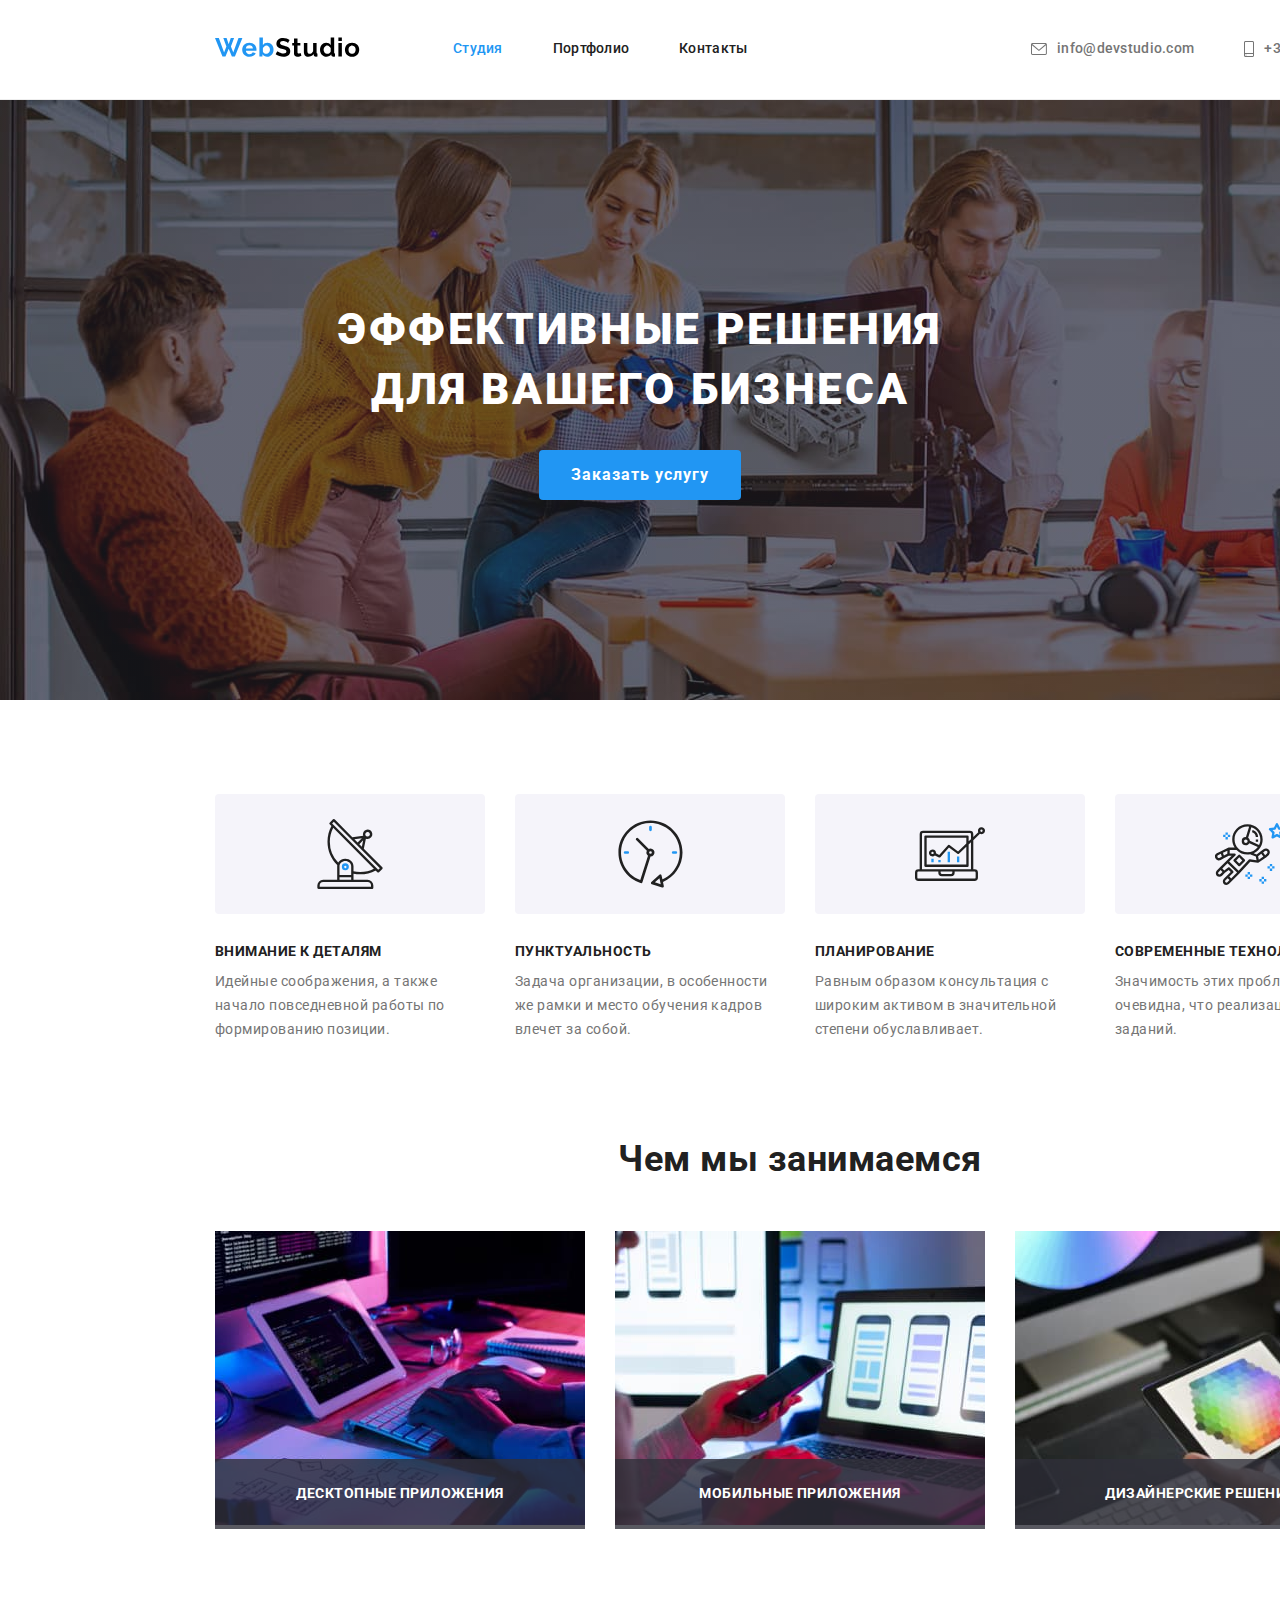
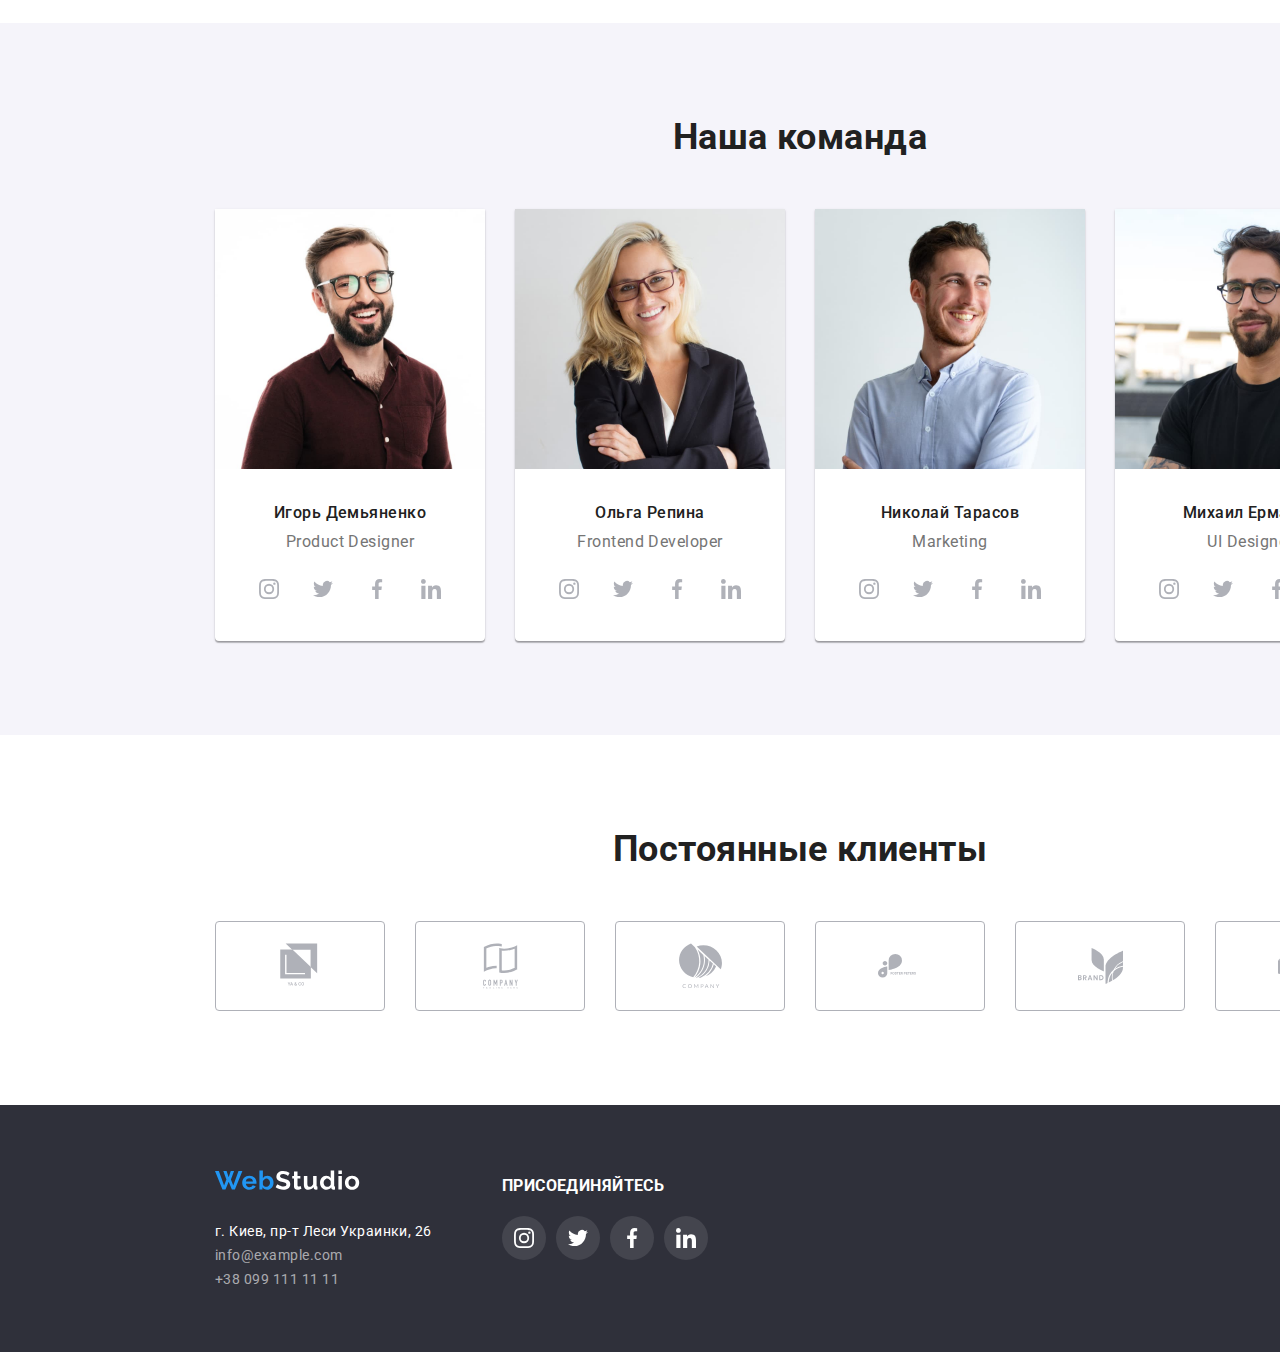
==== index.html @ bab0fb68 "Добавляет файлы из пятого домашнего задания" ====
<!DOCTYPE html>
<html lang="ru">
  <head>
    <meta charset="UTF-8" />
    <meta name="viewport" content="width=device-width, initial-scale=1.0" />
    <title>Вэб Студия</title>
    <link rel="preconnect" href="https://fonts.gstatic.com" />
    <link
      href="https://fonts.googleapis.com/css2?family=Roboto:wght@400;500;700;900&display=swap"
      rel="stylesheet"
    />
    <link
      rel="stylesheet"
      href="https://cdnjs.cloudflare.com/ajax/libs/modern-normalize/1.0.0/modern-normalize.min.css"
    />
    <link rel="stylesheet" href="./css/styles.css" />
  </head>
  <body>
    <header class="header">
      <div class="header-container flex">
        <nav class="header-site-nav flex">
          <a class="link" href="./index.html">
            <svg width="145" height="31">
              <use class="logo" href="./img/sprite.svg#ws-logo"></use>
            </svg>
          </a>
          <ul class="header-site-nav-items flex">
            <li class="list">
              <a class="link current" href="./index.html">Студия</a>
            </li>
            <li class="list">
              <a class="link" href="./portfolio.html">Портфолио</a>
            </li>
            <li class="list"><a class="link" href="#">Контакты</a></li>
          </ul>
        </nav>
        <address class="header-address">
          <ul class="header-site-nav-address flex">
            <li class="list">
              <a class="link flex" href="mailto:info@devstudio.com">
                <svg width="16" height="12">
                  <use
                    class="address-icon"
                    href="./img/sprite.svg#envelope"
                  ></use>
                </svg>
                <span class="span">info@devstudio.com</span>
              </a>
            </li>
            <li class="list">
              <a class="link flex" href="tel:+380961111111">
                <svg width="10" height="16">
                  <use
                    class="address-icon"
                    href="./img/sprite.svg#smartphone"
                  ></use>
                </svg>
                <span class="span">+38 096 111 11 11</span>
              </a>
            </li>
          </ul>
        </address>
      </div>
    </header>

    <main>
      <!--main section-->
      <section class="main-section">
        <div class="hero">
          <h1 class="main-section-title title-upp">
            Эффективные решения для вашего бизнеса
          </h1>
          <a class="link main-section-link" href="#" data-modal-open
            >Заказать услугу</a
          >
        </div>
      </section>
      <!--/main section-->
      <!--competences section-->
      <section class="competences">
        <div class="container">
          <h2 hidden>Компетенции</h2>
          <ul class="competences-items flex">
            <li class="list competences-list">
              <div class="competence-icon flex">
                <svg width="70" height="70">
                  <use href="./img/sprite.svg#antenna"></use>
                </svg>
              </div>
              <h3 class="competences-title title-upp">Внимание к деталям</h3>
              <p class="competences-text">
                Идейные соображения, а также начало повседневной работы по
                формированию позиции.
              </p>
            </li>
            <li class="list competences-list">
              <div class="competence-icon flex">
                <svg width="67" height="70">
                  <use href="./img/sprite.svg#clock"></use>
                </svg>
              </div>
              <h3 class="competences-title title-upp">Пунктуальность</h3>
              <p class="competences-text">
                Задача организации, в особенности же рамки и место обучения
                кадров влечет за собой.
              </p>
            </li>
            <li class="list competences-list">
              <div class="competence-icon flex">
                <svg width="70" height="70">
                  <use href="./img/sprite.svg#diagram"></use>
                </svg>
              </div>
              <h3 class="competences-title title-upp">Планирование</h3>
              <p class="competences-text">
                Равным образом консультация с широким активом в значительной
                степени обуславливает.
              </p>
            </li>
            <li class="list competences-list">
              <div class="competence-icon flex">
                <svg width="70" height="70">
                  <use href="./img/sprite.svg#astronaut"></use>
                </svg>
              </div>
              <h3 class="competences-title title-upp">
                Современные технологии
              </h3>
              <p class="competences-text">
                Значимость этих проблем настолько очевидна, что реализация
                плановых заданий.
              </p>
            </li>
          </ul>
        </div>
      </section>
      <!--/competences section-->
      <!--what we do section-->
      <section class="business">
        <div class="container">
          <h2 class="title">Чем мы занимаемся</h2>
          <ul class="business-items flex">
            <li class="list business-list">
              <img
                src="./img/what-we-do-img1.jpg"
                alt="Программист пишет приложение по блок-схеме"
                width="370"
              />
              <div class="business-caption title-upp flex">
                Десктопные приложения
              </div>
            </li>
            <li class="list business-list">
              <img
                src="./img/what-we-do-img2.jpg"
                alt="Приложение адаптировано для любой платформы"
                width="370"
              />
              <div class="business-caption title-upp flex">
                Мобильные приложения
              </div>
            </li>
            <li class="list business-list">
              <img
                src="./img/what-we-do-img3.jpg"
                alt="Дизайнер выбирает идеальное цветовое решение"
                width="370"
              />
              <div class="business-caption title-upp flex">
                Дизайнерские решения
              </div>
            </li>
          </ul>
        </div>
      </section>
      <!--/what we do section-->
      <!--our team section-->
      <section class="team">
        <div class="container">
          <h2 class="title">Наша команда</h2>
          <ul class="team-items flex">
            <li class="list team-list">
              <figure class="team-item">
                <img
                  src="./img/our-team-img1.jpg"
                  alt="Игорь Демьяненко"
                  width="270"
                />
                <figcaption class="team-caption">
                  <h3 class="team-caption-names">Игорь Демьяненко</h3>
                  <p lang="en" class="team-caption-position">
                    Product Designer
                  </p>
                  <ul class="social-items flex">
                    <li class="list social-list flex">
                      <a class="link" href="#">
                        <svg width="20" height="20">
                          <use
                            class="icon"
                            href="./img/sprite.svg#instagram"
                          ></use>
                        </svg>
                      </a>
                    </li>
                    <li class="list social-list flex">
                      <a class="link" href="#">
                        <svg width="20" height="20">
                          <use
                            class="icon"
                            href="./img/sprite.svg#twitter"
                          ></use>
                        </svg>
                      </a>
                    </li>
                    <li class="list social-list flex">
                      <a class="link" href="#">
                        <svg width="20" height="20">
                          <use
                            class="icon"
                            href="./img/sprite.svg#facebook"
                          ></use>
                        </svg>
                      </a>
                    </li>
                    <li class="list social-list flex">
                      <a class="link" href="#">
                        <svg width="20" height="20">
                          <use
                            class="icon"
                            href="./img/sprite.svg#linkedin"
                          ></use>
                        </svg>
                      </a>
                    </li>
                  </ul>
                </figcaption>
              </figure>
            </li>
            <li class="list team-list">
              <figure class="team-item">
                <img
                  src="./img/our-team-img2.jpg"
                  alt="Ольга Репина"
                  width="270"
                />
                <figcaption class="team-caption">
                  <h3 class="team-caption-names">Ольга Репина</h3>
                  <p lang="en" class="team-caption-position">
                    Frontend Developer
                  </p>
                  <ul class="social-items flex">
                    <li class="list social-list flex">
                      <a class="link" href="#">
                        <svg width="20" height="20">
                          <use
                            class="icon"
                            href="./img/sprite.svg#instagram"
                          ></use>
                        </svg>
                      </a>
                    </li>
                    <li class="list social-list flex">
                      <a class="link" href="#">
                        <svg width="20" height="20">
                          <use
                            class="icon"
                            href="./img/sprite.svg#twitter"
                          ></use>
                        </svg>
                      </a>
                    </li>
                    <li class="list social-list flex">
                      <a class="link" href="#">
                        <svg width="20" height="20">
                          <use
                            class="icon"
                            href="./img/sprite.svg#facebook"
                          ></use>
                        </svg>
                      </a>
                    </li>
                    <li class="list social-list flex">
                      <a class="link" href="#">
                        <svg width="20" height="20">
                          <use
                            class="icon"
                            href="./img/sprite.svg#linkedin"
                          ></use>
                        </svg>
                      </a>
                    </li>
                  </ul>
                </figcaption>
              </figure>
            </li>
            <li class="list team-list">
              <figure class="team-item">
                <img
                  src="./img/our-team-img3.jpg"
                  alt="Николай Тарасов"
                  width="270"
                />
                <figcaption class="team-caption">
                  <h3 class="team-caption-names">Николай Тарасов</h3>
                  <p lang="en" class="team-caption-position">Marketing</p>
                  <ul class="social-items flex">
                    <li class="list social-list flex">
                      <a class="link" href="#">
                        <svg width="20" height="20">
                          <use
                            class="icon"
                            href="./img/sprite.svg#instagram"
                          ></use>
                        </svg>
                      </a>
                    </li>
                    <li class="list social-list flex">
                      <a class="link" href="#">
                        <svg width="20" height="20">
                          <use
                            class="icon"
                            href="./img/sprite.svg#twitter"
                          ></use>
                        </svg>
                      </a>
                    </li>
                    <li class="list social-list flex">
                      <a class="link" href="#">
                        <svg width="20" height="20">
                          <use
                            class="icon"
                            href="./img/sprite.svg#facebook"
                          ></use>
                        </svg>
                      </a>
                    </li>
                    <li class="list social-list flex">
                      <a class="link" href="#">
                        <svg width="20" height="20">
                          <use
                            class="icon"
                            href="./img/sprite.svg#linkedin"
                          ></use>
                        </svg>
                      </a>
                    </li>
                  </ul>
                </figcaption>
              </figure>
            </li>
            <li class="list team-list">
              <figure class="team-item">
                <img
                  src="./img/our-team-img4.jpg"
                  alt="Михаил Ермаков"
                  width="270"
                />
                <figcaption class="team-caption">
                  <h3 class="team-caption-names">Михаил Ермаков</h3>
                  <p lang="en" class="team-caption-position">UI Designer</p>
                  <ul class="social-items flex">
                    <li class="list social-list flex">
                      <a class="link" href="#">
                        <svg width="20" height="20">
                          <use
                            class="icon"
                            href="./img/sprite.svg#instagram"
                          ></use>
                        </svg>
                      </a>
                    </li>
                    <li class="list social-list flex">
                      <a class="link" href="#">
                        <svg width="20" height="20">
                          <use
                            class="icon"
                            href="./img/sprite.svg#twitter"
                          ></use>
                        </svg>
                      </a>
                    </li>
                    <li class="list social-list flex">
                      <a class="link" href="#">
                        <svg width="20" height="20">
                          <use
                            class="icon"
                            href="./img/sprite.svg#facebook"
                          ></use>
                        </svg>
                      </a>
                    </li>
                    <li class="list social-list flex">
                      <a class="link" href="#">
                        <svg width="20" height="20">
                          <use
                            class="icon"
                            href="./img/sprite.svg#linkedin"
                          ></use>
                        </svg>
                      </a>
                    </li>
                  </ul>
                </figcaption>
              </figure>
            </li>
          </ul>
        </div>
      </section>
      <!--/our team section-->
      <!--customers section-->
      <section class="customers">
        <div class="container">
          <h2 class="title">Постоянные клиенты</h2>
          <ul class="customers-items flex">
            <li class="list customers-list flex">
              <a class="link flex" href="#">
                <svg width="45" height="50">
                  <use class="icon" href="./img/sprite.svg#logo-1"></use>
                </svg>
              </a>
            </li>
            <li class="list customers-list flex">
              <a class="link flex" href="#">
                <svg width="45" height="50">
                  <use class="icon" href="./img/sprite.svg#logo-2"></use>
                </svg>
              </a>
            </li>
            <li class="list customers-list flex">
              <a class="link flex" href="#">
                <svg width="45" height="50">
                  <use class="icon" href="./img/sprite.svg#logo-3"></use>
                </svg>
              </a>
            </li>
            <li class="list customers-list flex">
              <a class="link flex" href="#">
                <svg width="45" height="50">
                  <use class="icon" href="./img/sprite.svg#logo-4"></use>
                </svg>
              </a>
            </li>
            <li class="list customers-list flex">
              <a class="link flex" href="#">
                <svg width="45" height="50">
                  <use class="icon" href="./img/sprite.svg#logo-5"></use>
                </svg>
              </a>
            </li>
            <li class="list customers-list flex">
              <a class="link flex" href="#">
                <svg width="45" height="50">
                  <use class="icon" href="./img/sprite.svg#logo-6"></use>
                </svg>
              </a>
            </li>
          </ul>
        </div>
      </section>
      <!--/customers section-->
    </main>
    <footer class="footer">
      <div class="footer-container flex">
        <div class="footer-contacts">
          <a class="link" href="#">
            <svg width="145" height="31">
              <use class="logo" href="./img/sprite.svg#ws-logo-light"></use>
            </svg>
          </a>
          <address class="footer-address">
            <ul>
              <li class="list">г. Киев, пр-т Леси Украинки, 26</li>
              <li class="list">
                <a class="link" href="mailto:info@example.com"
                  >info@example.com</a
                >
              </li>
              <li class="list">
                <a class="link" href="tel:+380991111111">+38 099 111 11 11</a>
              </li>
            </ul>
          </address>
        </div>
        <div class="footer-social">
          <h3 class="title-upp footer-title">присоединяйтесь</h3>
          <ul class="footer-social-items flex">
            <li class="list social-list flex">
              <a class="link flex" href="#">
                <svg width="20" height="20">
                  <use class="icon" href="./img/sprite.svg#instagram"></use>
                </svg>
              </a>
            </li>
            <li class="list social-list flex">
              <a class="link flex" href="#">
                <svg width="20" height="20">
                  <use class="icon" href="./img/sprite.svg#twitter"></use>
                </svg>
              </a>
            </li>
            <li class="list social-list flex">
              <a class="link flex" href="#">
                <svg width="20" height="20">
                  <use class="icon" href="./img/sprite.svg#facebook"></use>
                </svg>
              </a>
            </li>
            <li class="list social-list flex">
              <a class="link flex" href="#">
                <svg width="20" height="20">
                  <use class="icon" href="./img/sprite.svg#linkedin"></use>
                </svg>
              </a>
            </li>
          </ul>
        </div>
      </div>
    </footer>
    <!-- modal window-->
    <div class="backdrop is-hidden" data-modal>
      <div class="modal flex">
        <button class="button close-modal-btn" data-modal-close>
          <svg width="11" height="11">
            <use href="./img/sprite.svg#form-close-btn"></use>
          </svg>
        </button>
      </div>
    </div>
    <!--/modal window-->

    <!--script-->
    <script src="./js/modal.js"></script>
    <!--/script-->
  </body>
</html>
---- css/styles.css ----
:root {
  --primary-text-color: rgba(33, 33, 33, 1);
  --hover-text-color: rgba(33, 150, 243, 1);
  --light-text-color: rgba(255, 255, 255, 1);
  --light-footer-text-color: rgba(255, 255, 255, 0.6);
  --grey-text-color: rgba(117, 117, 117, 1);
  --primary-background-color: rgba(47, 48, 58, 1);
  --secondry-background-color: rgba(245, 244, 250, 1);
  --border-color: rgba(238, 238, 238, 1);
  --hero-background-color: rgba(196, 196, 196, 1);
  --gradient-background-color: rgba(47, 48, 58, 0.4);
  --icons-color: rgba(175, 177, 184, 1);
  --icons-bg-footer-color: rgba(255, 255, 255, 0.1);
  --caption-bg-color: rgba(47, 48, 58, 0.8);
}

*,
*::before,
*::after {
  margin: 0;
  padding: 0;
}

body {
  color: var(--primary-text-color);
  background-color: var(--light-text-color);
  font-family: Roboto, sans-serif;
  font-style: normal;
  letter-spacing: 0.03em;
  margin: 0;
}

.list {
  list-style-type: none;
}

.link {
  text-decoration: none;
}

.link:focus {
  outline: none;
}

.title-upp {
  text-transform: uppercase;
}
.container {
  width: 1600px;
  margin: auto;
  padding: 0 215px 94px;
}

.flex {
  display: flex;
  flex-wrap: wrap;
}
/*--header--*/

.header {
  border-bottom: 1px solid var(--border-color);
}

.header-container {
  width: 1600px;
  margin: auto;
  font-weight: 500;
  font-size: 14px;
  line-height: 1.14;
  letter-spacing: 0.02em;
  padding: 32px 215px;
}

.header-container,
.header-site-nav,
.header-site-nav-items,
.header-site-nav-address {
  justify-content: space-between;
  align-items: center;
}

.logo {
  width: 145px;
  height: 31px;
}

.header-site-nav > .link {
  margin-right: 93px;
}

.header-site-nav .link {
  color: var(--primary-text-color);
}

.header-site-nav-items .list {
  position: relative;
  height: 16px;
  width: auto;
}

.header-site-nav-items .list:not(:last-child) {
  margin-right: 50px;
}

.header-site-nav-items .link:hover::after,
.header-site-nav-items .link:active::after,
.header-site-nav-items .link:focus::after {
  content: "";
  display: inline-block;
  width: 100%;
  height: 4px;
  border-radius: 2px;
  background-color: var(--hover-text-color);
  margin-top: 39px;
}

.header-address .link {
  color: var(--grey-text-color);
  font-style: normal;
  align-items: center;
  justify-content: center;
}

.span {
  margin-left: 10px;
}

.header-site-nav-address .list:not(:last-child) {
  margin-right: 50px;
}

.address-icon {
  fill: currentColor;
}

.header .link {
  transition-property: color;
  transition-duration: 250ms;
  transition-timing-function: cubic-bezier(0.4, 0, 0.2, 1);
}

.header .link:hover,
.header .link:focus,
.header .link:active {
  color: var(--hover-text-color);
  cursor: pointer;
}

.header-site-nav .link.current {
  color: var(--hover-text-color);
}
/*--/header--*/

/*--main section--*/

.main-section {
  background-color: var(--hero-background-color);
  background-image: linear-gradient(
      var(--gradient-background-color),
      var(--gradient-background-color)
    ),
    url(../img/hero-bg-img.jpg);
  background-repeat: no-repeat;
  background-size: cover;
}

.hero {
  display: block;
  color: var(--light-text-color);
  letter-spacing: 0.06em;
  text-align: center;
  padding: 200px 0;
  margin: 0 auto;
  margin-bottom: 94px;
}

.main-section-title {
  font-family: Roboto;
  font-style: normal;
  font-weight: 900;
  font-size: 44px;
  line-height: 1.36;
  letter-spacing: 0.06em;
  width: 696px;
  min-height: 120px;
  margin: 0 auto;
  margin-bottom: 30px;
}

.main-section-link {
  font-weight: bold;
  font-size: 16px;
  line-height: 1.87;
  color: var(--light-text-color);
  background-color: var(--hover-text-color);
  padding: 10px 32px;
  border-radius: 4px;
  min-width: 200px;
  min-height: 50px;
  display: inline-block;
  margin: 0 auto;
}

/*--/main section--*/
/*--competences section--*/
.competences-list {
  width: 270px;
  min-height: 251px;
}
.competences-list:not(:last-child) {
  margin-right: 30px;
}

.competence-icon {
  background-color: var(--secondry-background-color);
  width: 270px;
  height: 120px;
  border-radius: 4px;
  margin-bottom: 30px;
  justify-content: center;
  align-items: center;
}

.competences-title {
  font-weight: bold;
  font-size: 14px;
  line-height: 1.14;
  margin-bottom: 10px;
}

.competences-text {
  font-weight: normal;
  font-size: 14px;
  line-height: 1.71;
  color: var(--grey-text-color);
}

/*--/competences section--*/
/*--what we do section--*/
.title {
  font-weight: bold;
  font-size: 36px;
  line-height: 1.16;
  text-align: center;
  margin-bottom: 50px;
}
.business-list {
  width: 370px;
  min-height: 294px;
  position: relative;
}

.business-list:not(:last-child) {
  margin-right: 30px;
}

.business-caption {
  position: absolute;
  font-weight: bold;
  font-size: 14px;
  line-height: 1.14;
  align-items: center;
  justify-content: center;
  color: var(--light-text-color);
  width: 370px;
  height: 70px;
  background-color: var(--caption-bg-color);
  bottom: 0;
}

/*--/what we do section--*/
/*--our team section--*/

.team {
  background-color: var(--secondry-background-color);
  padding-top: 94px;
}

.team-item {
  background-color: var(--light-text-color);
  text-align: center;
  border-radius: 0px 0px 4px 4px;
  box-shadow: 0px 1px 3px rgba(0, 0, 0, 0.12), 0px 1px 1px rgba(0, 0, 0, 0.14),
    0px 2px 1px rgba(0, 0, 0, 0.2);
}

.team-list {
  width: 270px;
  min-height: 368px;
}

.team-list:not(:last-child) {
  margin-right: 30px;
}

.team-caption {
  padding: 30px 0;
}
.team-caption-names {
  font-weight: 500;
  font-size: 16px;
  line-height: 1.19;
  margin-bottom: 10px;
}

.team-caption-position {
  font-weight: normal;
  font-size: 16px;
  line-height: 1.19;
  color: var(--grey-text-color);
}

.icon {
  fill: var(--icons-color);
}

.social-items {
  margin: 16px 32px 0;
}

.social-list .link {
  display: flex;
  width: 44px;
  height: 44px;
  border-radius: 50%;
  justify-content: center;
  align-items: center;
  transition-property: background-color;
  transition-duration: 250ms;
  transition-timing-function: cubic-bezier(0.4, 0, 0.2, 1);
}

.social-list:not(:last-child) {
  margin-right: 10px;
}

.social-list .link .icon {
  transition-property: fill;
  transition-duration: 250ms;
  transition-timing-function: cubic-bezier(0.4, 0, 0.2, 1);
}

.social-list .link:hover .icon,
.social-list .link:active .icon,
.social-list .link:focus .icon {
  fill: var(--light-text-color);
}

.social-list .link:hover,
.social-list .link:active,
.social-list .link:focus {
  background-color: var(--hover-text-color);
}

/*--our team section--*/
/*--customers section--*/

.customers {
  padding-top: 94px;
}

.customers-list .link {
  width: 170px;
  height: 90px;
  border: 1px solid var(--icons-color);
  border-radius: 4px;
  justify-content: center;
  align-items: center;
  transition-property: border;
  transition-duration: 250ms;
  transition-timing-function: cubic-bezier(0.4, 0, 0.2, 1);
}

.customers-list:not(:last-child) {
  margin-right: 30px;
}

.customers-list .link .icon {
  transition-property: fill;
  transition-duration: 250ms;
  transition-timing-function: cubic-bezier(0.4, 0, 0.2, 1);
}

.customers-list .link:hover .icon,
.customers-list .link:active .icon,
.customers-list .link:focus .icon {
  fill: var(--hover-text-color);
}

.customers-list .link:hover,
.customers-list .link:active,
.customers-list .link:focus {
  border: 1px solid var(--hover-text-color);
}

/*--customers section-*/
/*--footer--*/

.footer {
  background-color: var(--primary-background-color);
}

.footer-container {
  width: 1600px;
  margin: auto;
  padding: 60px 215px;
}

.footer-address {
  font-weight: normal;
  font-size: 14px;
  line-height: 1.71;
  color: var(--light-text-color);
  font-style: normal;
  margin-top: 20px;
}

.footer-address .link {
  color: var(--light-footer-text-color);
  margin-top: 9px;
}

.footer-social {
  margin-top: 12px;
  margin-left: 70px;
  font-style: normal;
  font-weight: bold;
  font-size: 14px;
  line-height: 1.14;
  letter-spacing: 0.03em;
  color: var(--light-text-color);
}

.footer-title {
  margin-bottom: 20px;
}

.footer .social-list .link {
  background-color: var(--icons-bg-footer-color);
  transition-property: background-color;
  transition-duration: 250ms;
  transition-timing-function: cubic-bezier(0.4, 0, 0.2, 1);
}

.footer .social-list .link:hover,
.footer .social-list .link:active,
.footer .social-list .link:focus {
  background-color: var(--hover-text-color);
}

.footer .icon {
  fill: var(--light-text-color);
}

/*--/footer--*/
/*--display section--*/

.display {
}

/*--button container--*/

.display-buttons {
  display: flex;
  flex-wrap: wrap;
  justify-content: center;
  margin: 94px 215px 50px;
}

.display-button {
  font-weight: 500;
  font-size: 16px;
  line-height: 1.62;
  color: var(--primary-text-color);
  background-color: var(--secondry-background-color);
  border: 0px;
  border-radius: 4px;
  padding: 6px 22px;
  margin-right: 8px;
  transition-property: outline, background-color, color, box-shadow;
  transition-duration: 250ms;
  transition-timing-function: cubic-bezier(0.4, 0, 0.2, 1);
}

.display-button:hover,
.display-button:focus,
.display-button:active {
  outline: none;
  background-color: var(--hover-text-color);
  color: var(--light-text-color);
  cursor: pointer;
  box-shadow: 0px 3px 1px rgba(0, 0, 0, 0.1), 0px 1px 2px rgba(0, 0, 0, 0.08),
    0px 2px 2px rgba(0, 0, 0, 0.12);
}

/*--/button container--*/
/*--projects container--*/

.projects-list .link {
  display: inline-block;
  width: 370px;
  min-height: 404px;
  font-size: 0;
  transition-property: outline, box-shadow;
  transition-duration: 250ms;
  transition-timing-function: cubic-bezier(0.4, 0, 0.2, 1);
}

.projects-list:not(:nth-child(3n)) {
  margin-right: 30px;
}

.projects-list:not(:nth-last-child(-n + 3)) {
  margin-bottom: 30px;
}

.projects-list img {
  width: 370px;
  min-height: 294px;
}

.projects-item {
  font-size: 0;
}

.projects-list .link:hover,
.projects-list .link:active,
.projects-list .link:focus {
  outline: none;
  box-shadow: 0px 1px 1px rgba(0, 0, 0, 0.12), 0px 4px 4px rgba(0, 0, 0, 0.06),
    1px 4px 6px rgba(0, 0, 0, 0.16);
}

.projects-caption {
  padding: 20px 24px;
  min-height: 70px;
  border-right: 1px solid var(--border-color);
  border-left: 1px solid var(--border-color);
  border-bottom: 1px solid var(--border-color);
}

.projects-caption-title {
  font-weight: bold;
  font-size: 18px;
  line-height: 2;
  letter-spacing: 0.06em;
  color: var(--primary-text-color);
  margin-bottom: 4px;
}

.projects-caption-clip {
  font-weight: normal;
  font-size: 16px;
  line-height: 1.87;
  color: var(--grey-text-color);
}

/*--/projects container--*/

/*--overley--*/
.box {
  position: relative;
  overflow: hidden;
}
.overley {
  position: absolute;
  width: 100%;
  height: 100%;
  padding: 63px 24px;
  background-color: var(--hover-text-color);
  opacity: 0.9;
  transform: translatey(0%);
  transition-property: transform;
  transition-duration: 250ms;
  transition-timing-function: cubic-bezier(0.4, 0, 0.2, 1);
  transition-delay: 0;
}

.projects-list .link:hover .overley,
.projects-list .link:active .overley,
.projects-list .link:focus .overley {
  transform: translateY(-100%);
}

.descripnion {
  font-weight: normal;
  font-size: 18px;
  line-height: 1.56;
  color: var(--light-text-color);
}
/*--/overley--*/

/*--/portfolio section--*/

/*--modal window--*/
.backdrop {
  display: flex;
  position: fixed;
  top: 0;
  left: 0;
  bottom: 0;
  right: 0;
  background-color: rgba(0, 0, 0, 0.2);
}
.modal {
  margin: auto;
  width: 530px;
  min-height: 580px;
  background-color: var(--light-text-color);
  box-shadow: 0px 1px 3px rgba(0, 0, 0, 0.12), 0px 1px 1px rgba(0, 0, 0, 0.14),
    0px 2px 1px rgba(0, 0, 0, 0.2);
  border-radius: 4px;
}

.close-modal-btn {
  width: 30px;
  height: 30px;
  margin: 8px 8px auto auto;
  border: 1px solid rgba(0, 0, 0, 0.1);
  border-radius: 50%;
  outline: none;
  background-color: var(--light-text-color);
  cursor: pointer;
}

.close-modal-btn:hover svg,
.close-modal-btn:active svg,
.close-modal-btn:focus svg {
  fill: var(--hover-text-color);
}

.close-modal-btn svg {
  transition-property: fill;
  transition-duration: 250ms;
  transition-timing-function: cubic-bezier(0.4, 0, 0.2, 1);
}

.is-hidden {
  visibility: hidden;
  opacity: 0;
  pointer-events: none;
}
/*--modal window--*/
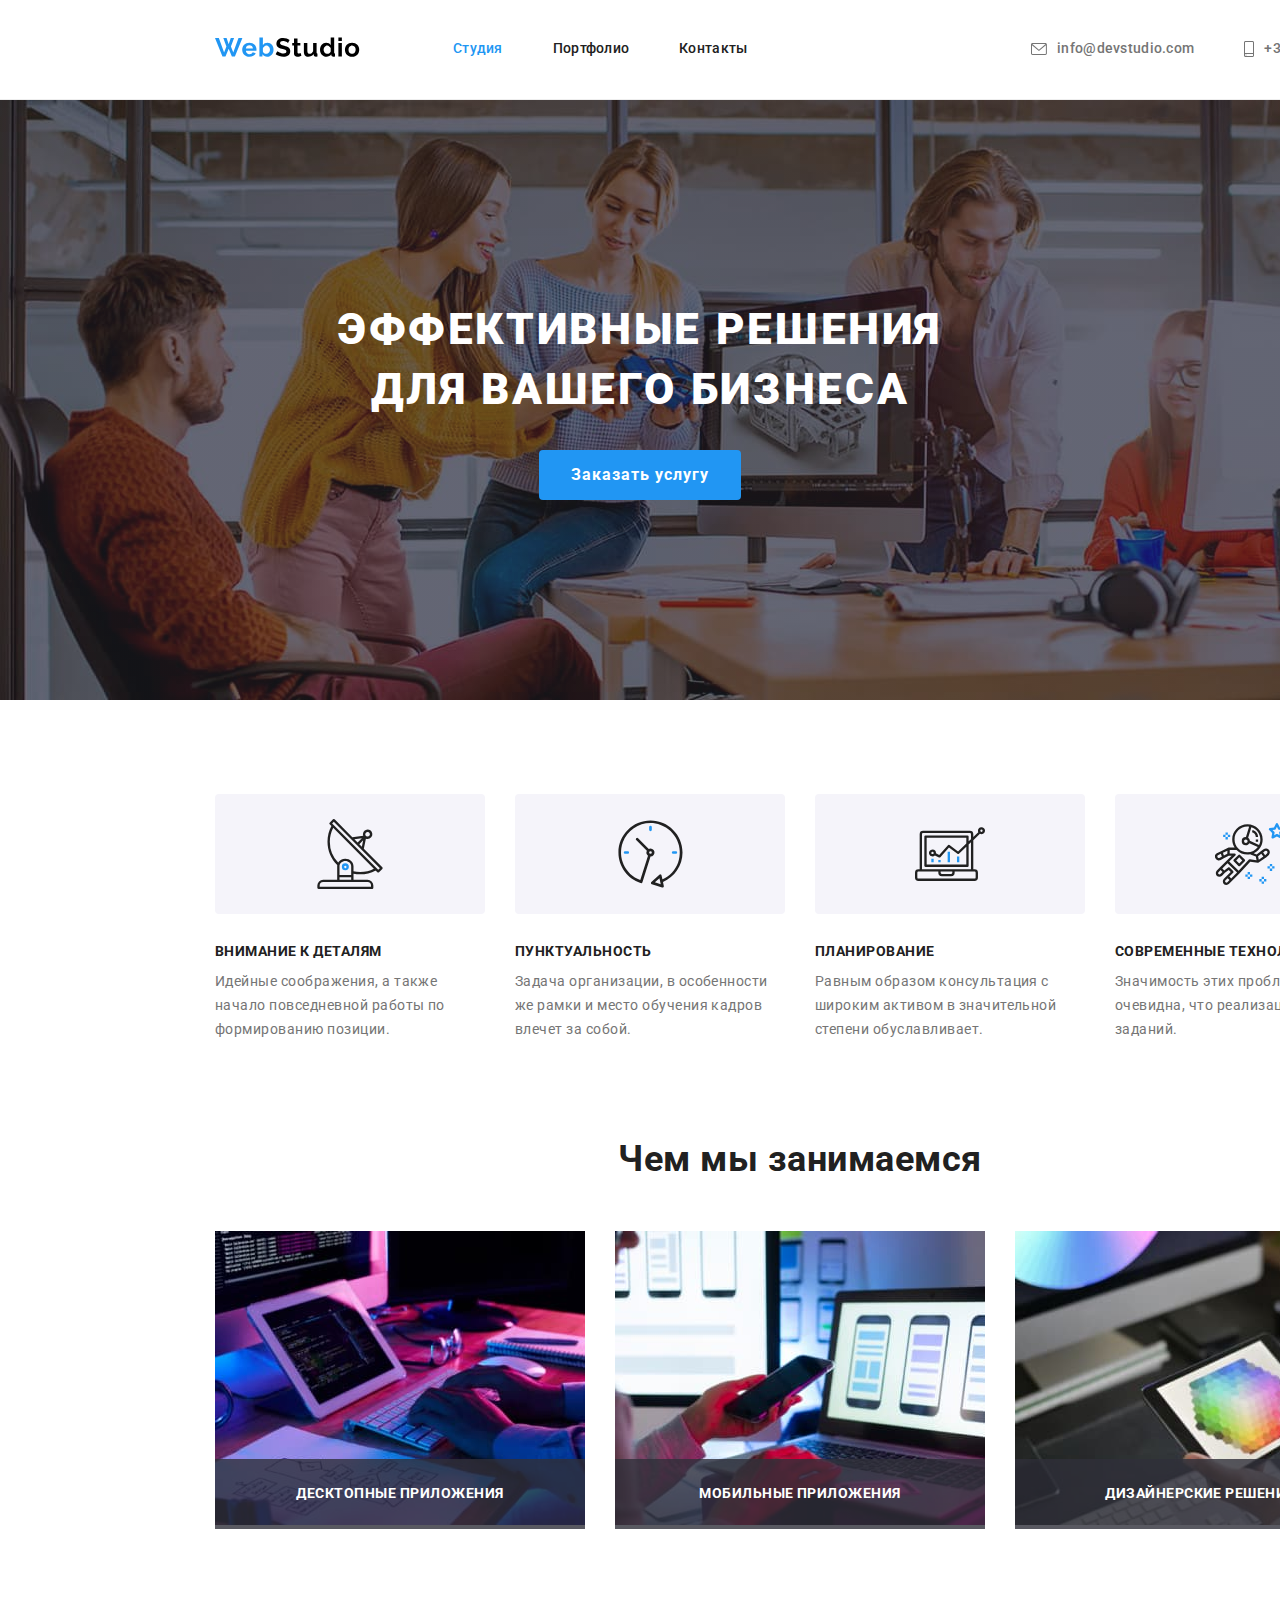
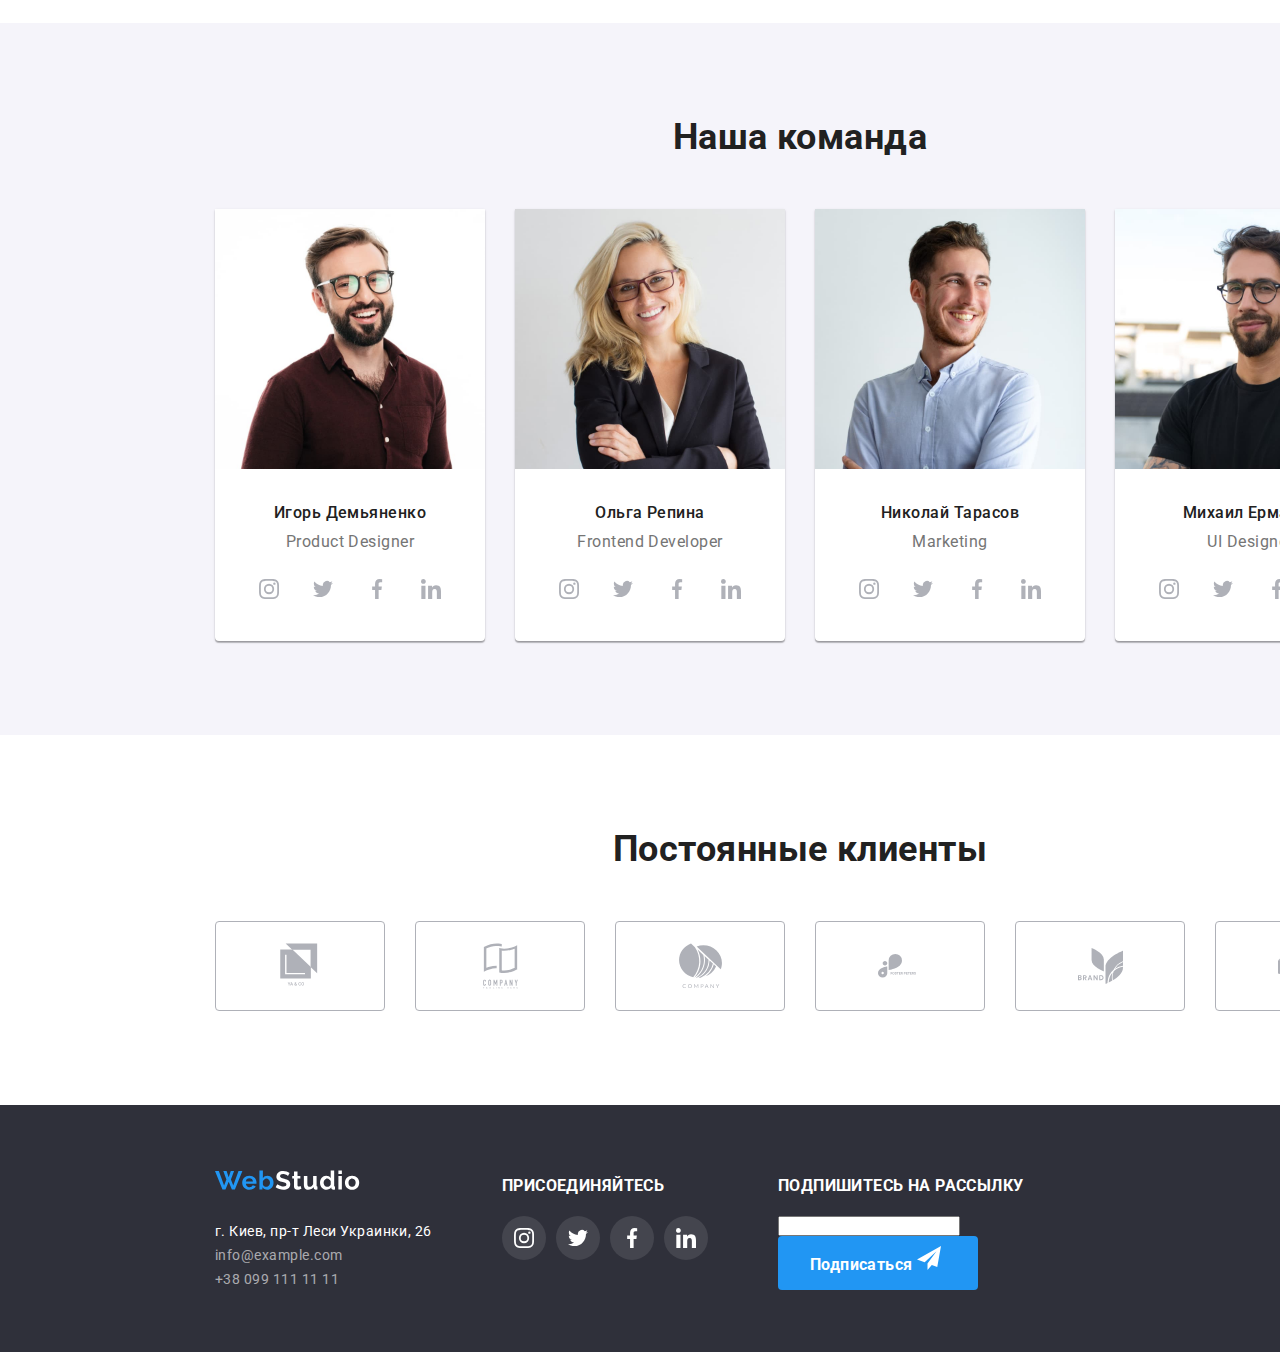
==== commit 703b6629: "Добавляет разметку форм" ====
--- a/index.html
+++ b/index.html
@@ -514,16 +514,42 @@
             </li>
           </ul>
         </div>
+        <form action="" class="footer-form footer-social">
+          <h3 class="title-upp footer-title">Подпишитесь на рассылку</h3>
+          <label for=""><input type="email" name="" id="" /></label>
+          <a class="link main-section-link" href="#"
+            >Подписаться
+            <svg width="24" height="24">
+              <use href="./img/sprite.svg#send"></use>
+            </svg>
+          </a>
+        </form>
       </div>
     </footer>
     <!-- modal window-->
     <div class="backdrop is-hidden" data-modal>
       <div class="modal flex">
-        <button class="button close-modal-btn" data-modal-close>
+        <button type="button" class="button close-modal-btn" data-modal-close>
           <svg width="11" height="11">
             <use href="./img/sprite.svg#form-close-btn"></use>
           </svg>
         </button>
+        <form action="#" class="modal-form">
+          <h2 class="modal-title">Оставьте свои данные, мы вам перезвоним</h2>
+          <label for=""> Имя <input type="text" /> </label>
+          <label for="">Телефон <input type="tel" name="" id="" /></label>
+          <label for="">Почта <input type="email" name="" id="" /></label>
+          <label for=""
+            >Комментарий <textarea name="" id="" cols="1" rows="6"></textarea>
+          </label>
+          <label for=""><input type="checkbox" name="" id="" /></label>
+          <span
+            >Соглашаюсь с рассылкой и принимаю<a href="#">
+              Условия договора</a
+            ></span
+          >
+          <button type="submit" class="send-data-btn">Отправить</button>
+        </form>
       </div>
     </div>
     <!--/modal window-->
--- a/css/styles.css
+++ b/css/styles.css
@@ -640,4 +640,8 @@
   opacity: 0;
   pointer-events: none;
 }
+
+label {
+  display: block;
+}
 /*--modal window--*/
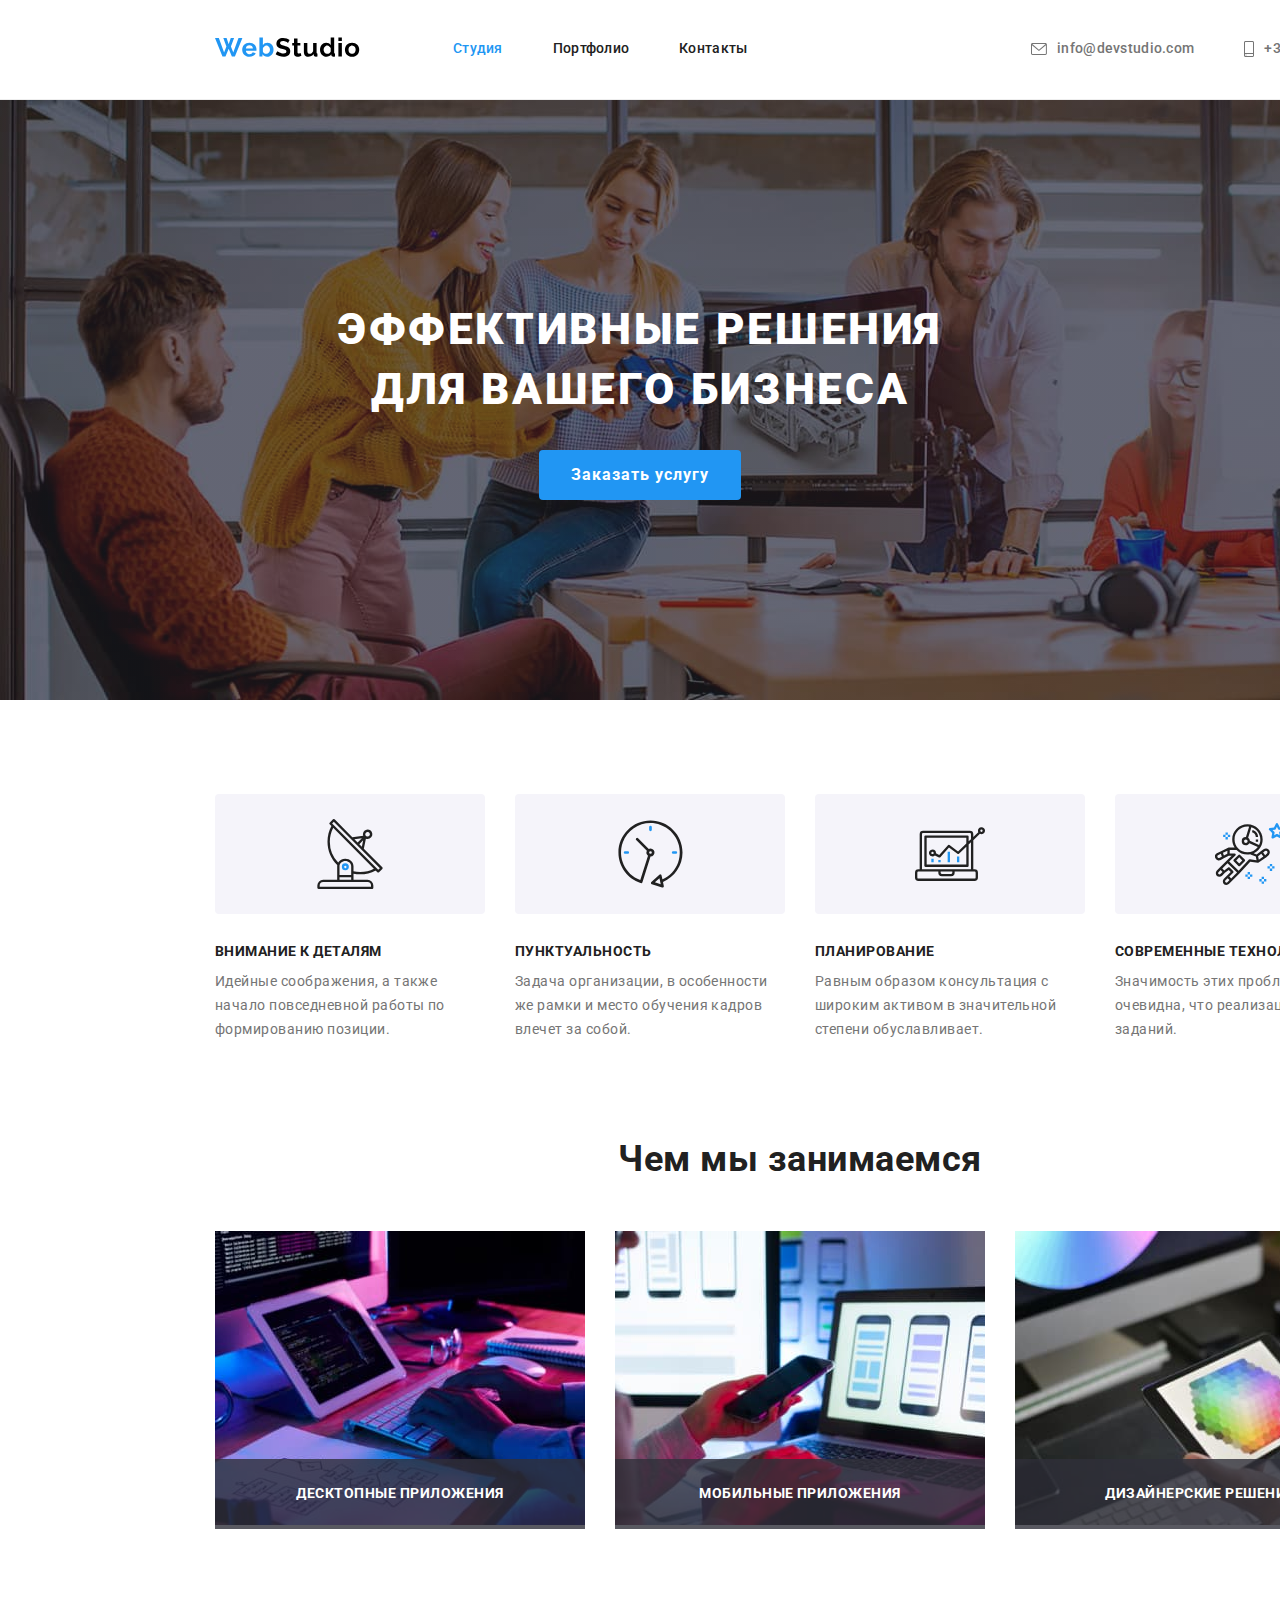
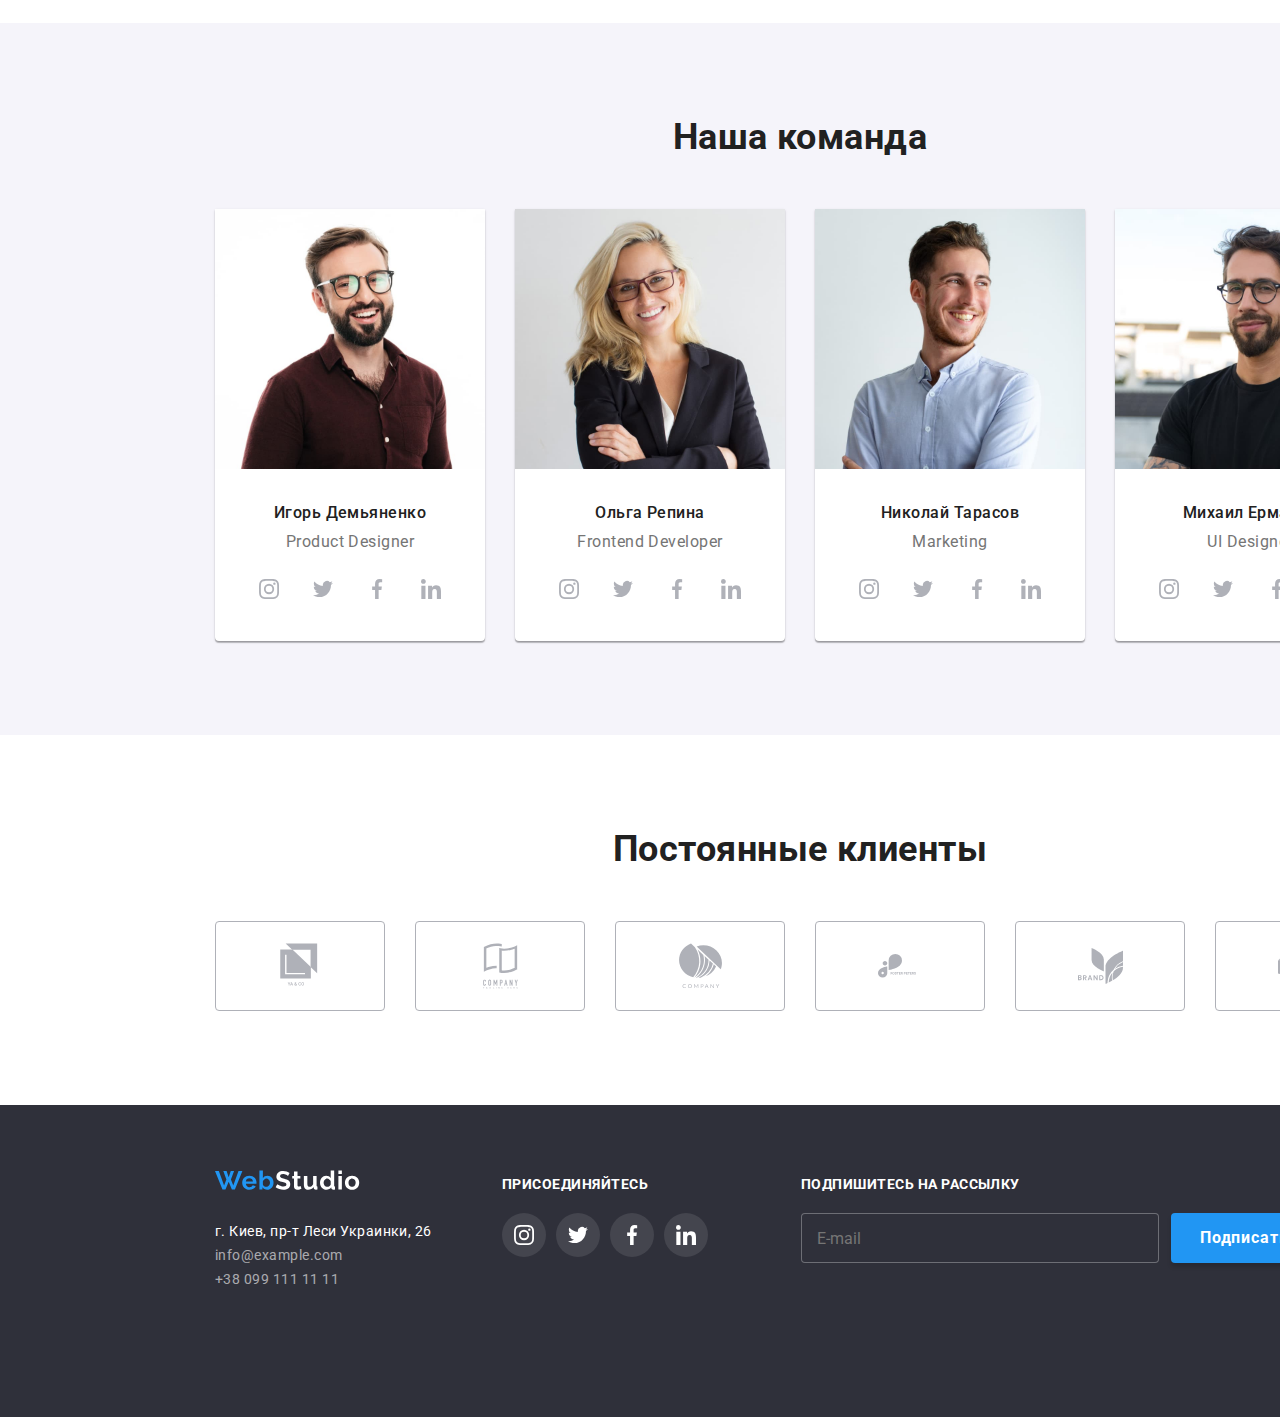
==== commit 87fae224: "Добавляет стили обеим формам" ====
--- a/index.html
+++ b/index.html
@@ -514,15 +514,23 @@
             </li>
           </ul>
         </div>
-        <form action="" class="footer-form footer-social">
+        <form action="" class="footer-form">
           <h3 class="title-upp footer-title">Подпишитесь на рассылку</h3>
-          <label for=""><input type="email" name="" id="" /></label>
-          <a class="link main-section-link" href="#"
-            >Подписаться
-            <svg width="24" height="24">
-              <use href="./img/sprite.svg#send"></use>
-            </svg>
-          </a>
+          <div class="flex">
+            <label for="footer-mail"></label>
+            <input
+              type="email"
+              placeholder="E-mail"
+              id="footer-mail"
+              class="footer-mail footer"
+            />
+            <button type="submit" class="subscribe-btn flex">
+              Подписаться
+              <svg class="footer-btn-icon" width="24" height="24">
+                <use href="./img/sprite.svg#send"></use>
+              </svg>
+            </button>
+          </div>
         </form>
       </div>
     </footer>
@@ -534,21 +542,63 @@
             <use href="./img/sprite.svg#form-close-btn"></use>
           </svg>
         </button>
-        <form action="#" class="modal-form">
+        <form class="modal-form">
           <h2 class="modal-title">Оставьте свои данные, мы вам перезвоним</h2>
-          <label for=""> Имя <input type="text" /> </label>
-          <label for="">Телефон <input type="tel" name="" id="" /></label>
-          <label for="">Почта <input type="email" name="" id="" /></label>
-          <label for=""
-            >Комментарий <textarea name="" id="" cols="1" rows="6"></textarea>
+          <label class="modal-label" for="form-username"
+            >Имя
+            <div class="modal-container flex">
+              <svg width="16" height="16">
+                <use
+                  class="modal-icon"
+                  href="./img/sprite.svg#form-person"
+                ></use>
+              </svg>
+            </div>
           </label>
-          <label for=""><input type="checkbox" name="" id="" /></label>
-          <span
-            >Соглашаюсь с рассылкой и принимаю<a href="#">
-              Условия договора</a
-            ></span
-          >
-          <button type="submit" class="send-data-btn">Отправить</button>
+          <input type="text" id="form-username" class="modal-input" />
+          <label class="modal-label" for="form-tel"
+            >Телефон
+            <div class="modal-container flex">
+              <svg width="16.61" height="16.61">
+                <use
+                  class="modal-icon"
+                  href="./img/sprite.svg#form-phone"
+                ></use>
+              </svg>
+            </div>
+          </label>
+          <input type="tel" id="form-tel" class="modal-input" />
+          <label class="modal-label" for="form-mail"
+            >Почта
+            <div class="modal-container flex">
+              <svg width="20" height="14">
+                <use
+                  class="modal-icon"
+                  href="./img/sprite.svg#form-email"
+                ></use>
+              </svg>
+            </div>
+          </label>
+          <input type="email" id="form-mail" class="modal-input" />
+          <label class="modal-label" for="message">Комментарий </label>
+          <textarea
+            name=""
+            placeholder="Введите текст"
+            id="message"
+            rows="6"
+            class="modal-input modal-mess"
+          ></textarea>
+          <div class="modal-agreement flex">
+            <label for=""></label>
+            <input type="checkbox" name="" id="" />
+            <span
+              >Соглашаюсь с рассылкой и принимаю
+              <a class="modal-link" href="#">Условия договора</a></span
+            >
+          </div>
+          <button type="submit" class="send-data-btn subscribe-btn">
+            Отправить
+          </button>
         </form>
       </div>
     </div>
--- a/css/styles.css
+++ b/css/styles.css
@@ -398,6 +398,7 @@
 
 .footer {
   background-color: var(--primary-background-color);
+  color: var(--light-text-color);
 }
 
 .footer-container {
@@ -410,7 +411,7 @@
   font-weight: normal;
   font-size: 14px;
   line-height: 1.71;
-  color: var(--light-text-color);
+
   font-style: normal;
   margin-top: 20px;
 }
@@ -423,16 +424,14 @@
 .footer-social {
   margin-top: 12px;
   margin-left: 70px;
+}
+
+.footer-title {
+  margin-bottom: 20px;
   font-style: normal;
   font-weight: bold;
   font-size: 14px;
   line-height: 1.14;
-  letter-spacing: 0.03em;
-  color: var(--light-text-color);
-}
-
-.footer-title {
-  margin-bottom: 20px;
 }
 
 .footer .social-list .link {
@@ -450,6 +449,45 @@
 
 .footer .icon {
   fill: var(--light-text-color);
+}
+
+.footer-form {
+  margin: 12px 0 94px 93px;
+}
+
+.footer-mail {
+  width: 358px;
+  height: 50px;
+  border: 1px solid rgba(255, 255, 255, 0.3);
+  border-radius: 4px;
+  padding: 15px;
+  font-weight: normal;
+  font-size: 16px;
+  line-height: 1.25;
+  align-items: center;
+  color: var(--light-footer-text-color);
+  margin-right: 12px;
+}
+
+.subscribe-btn {
+  min-width: 200px;
+  height: 50px;
+  background-color: var(--hover-text-color);
+  box-shadow: 0px 4px 4px rgba(0, 0, 0, 0.15);
+  border-radius: 4px;
+  font-weight: bold;
+  font-size: 16px;
+  line-height: 1.87x;
+  align-items: center;
+  justify-content: center;
+  letter-spacing: 0.06em;
+  color: var(--light-text-color);
+  border: none;
+  cursor: pointer;
+}
+
+.footer-btn-icon {
+  margin-left: 10px;
 }
 
 /*--/footer--*/
@@ -603,6 +641,7 @@
   background-color: rgba(0, 0, 0, 0.2);
 }
 .modal {
+  position: relative;
   margin: auto;
   width: 530px;
   min-height: 580px;
@@ -613,9 +652,11 @@
 }
 
 .close-modal-btn {
+  position: absolute;
   width: 30px;
   height: 30px;
-  margin: 8px 8px auto auto;
+  top: 8px;
+  right: 8px;
   border: 1px solid rgba(0, 0, 0, 0.1);
   border-radius: 50%;
   outline: none;
@@ -641,7 +682,76 @@
   pointer-events: none;
 }
 
-label {
+.modal-form {
+  height: 100%;
+  width: 100%;
+  padding: 40px;
+}
+
+.modal-title {
+  font-weight: bold;
+  font-size: 20px;
+  line-height: 1.15;
+  text-align: center;
+  margin-bottom: 12px;
+}
+
+.modal-label {
   display: block;
+  position: relative;
+  font-weight: normal;
+  font-size: 12px;
+  line-height: 1.16x;
+  letter-spacing: 0.01em;
+  color: var(--grey-text-color);
+  margin-bottom: 4px;
+}
+
+.modal-input {
+  display: block;
+  width: 448px;
+  height: 40px;
+  border: 1px solid rgba(33, 33, 33, 0.2);
+  border-radius: 4px;
+  margin-bottom: 10px;
+  padding-left: 42px;
+}
+
+.modal-container {
+  position: absolute;
+  width: 42px;
+  height: 40px;
+  top: 18px;
+  align-items: center;
+  justify-content: center;
+}
+
+.modal-icon {
+  fill: var(--primary-text-color);
+}
+
+.modal-mess {
+  height: 120px;
+  padding: 12px 16px;
+  letter-spacing: 0.01em;
+  opacity: 0.5;
+}
+
+.modal-agreement {
+  margin: 20px 13px 40px;
+  font-weight: normal;
+  font-size: 14px;
+  line-height: 1.71;
+  color: var(--grey-text-color);
+  align-items: center;
+  justify-content: space-between;
+}
+
+.modal-link {
+  color: var(--hover-text-color);
+}
+
+.send-data-btn {
+  margin: 0 163px;
 }
 /*--modal window--*/
